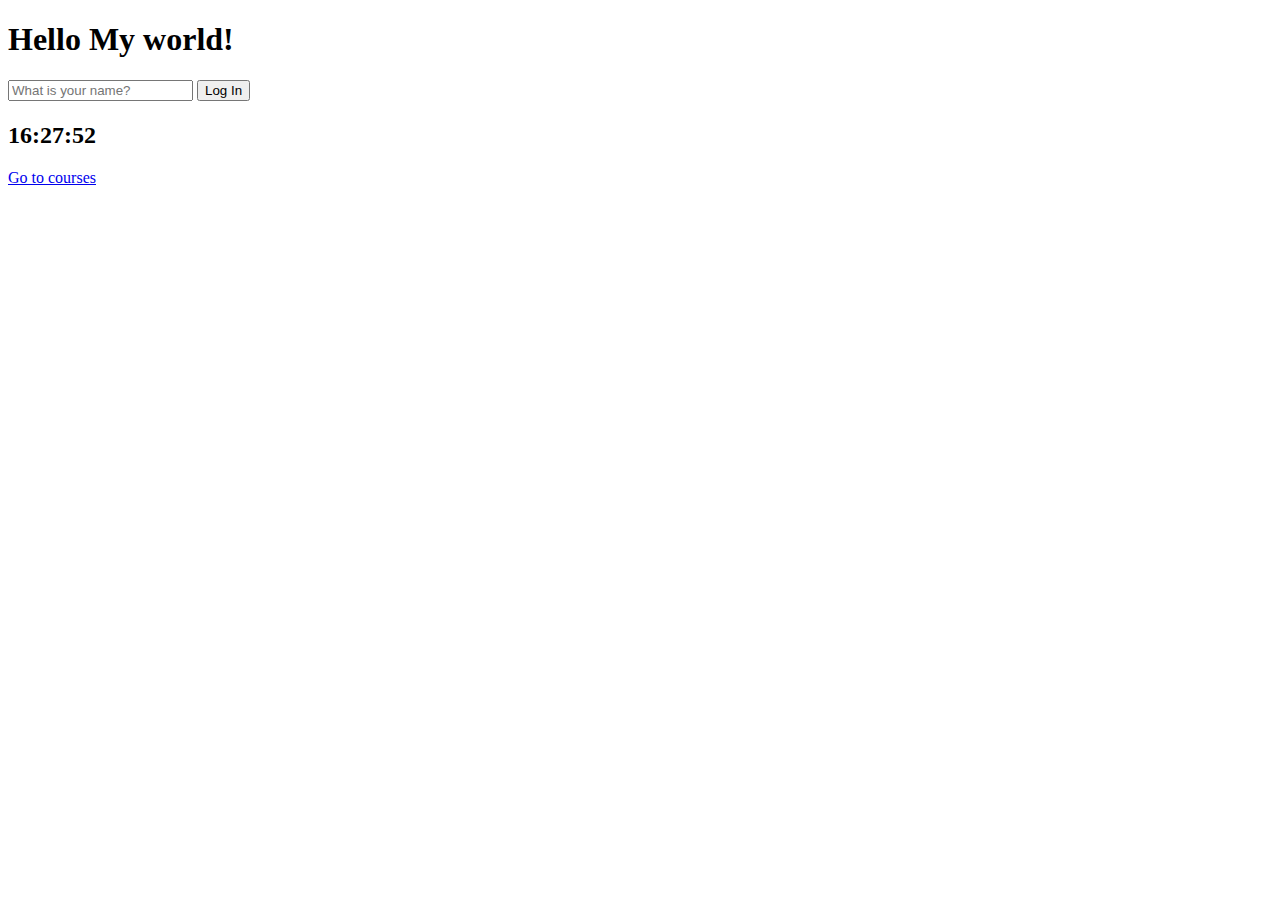
==== momentum/index.html @ 4f759afe "homework1222" ====
<!DOCTYPE html>
<html lang="en">
<head>
    <meta charset="UTF-8">
    <meta http-equiv="X-UA-Compatible" content="IE=edge">
    <meta name="viewport" content="width=device-width, initial-scale=1.0">
    <title>Momentum App</title>
</head>
<body>
    <h1 class = "good" id = "title">Hello My world!</h1>
    <form id = "Login-form" class = "hidden">
        <input required maxlength="15" type = "text" placeholder="What is your name?"/>
        <button>Log In</button>
    </form>
    <h1 id = "greeting" class = "hidden"></h1>
    <h2 id = "clock">00:00</h2>
    <a href = "https://nomadcoders.co">Go to courses</a>
    <script src="js/clock.js"></script>
    <script src="js/greeting.js"></script>
</body>
</html>
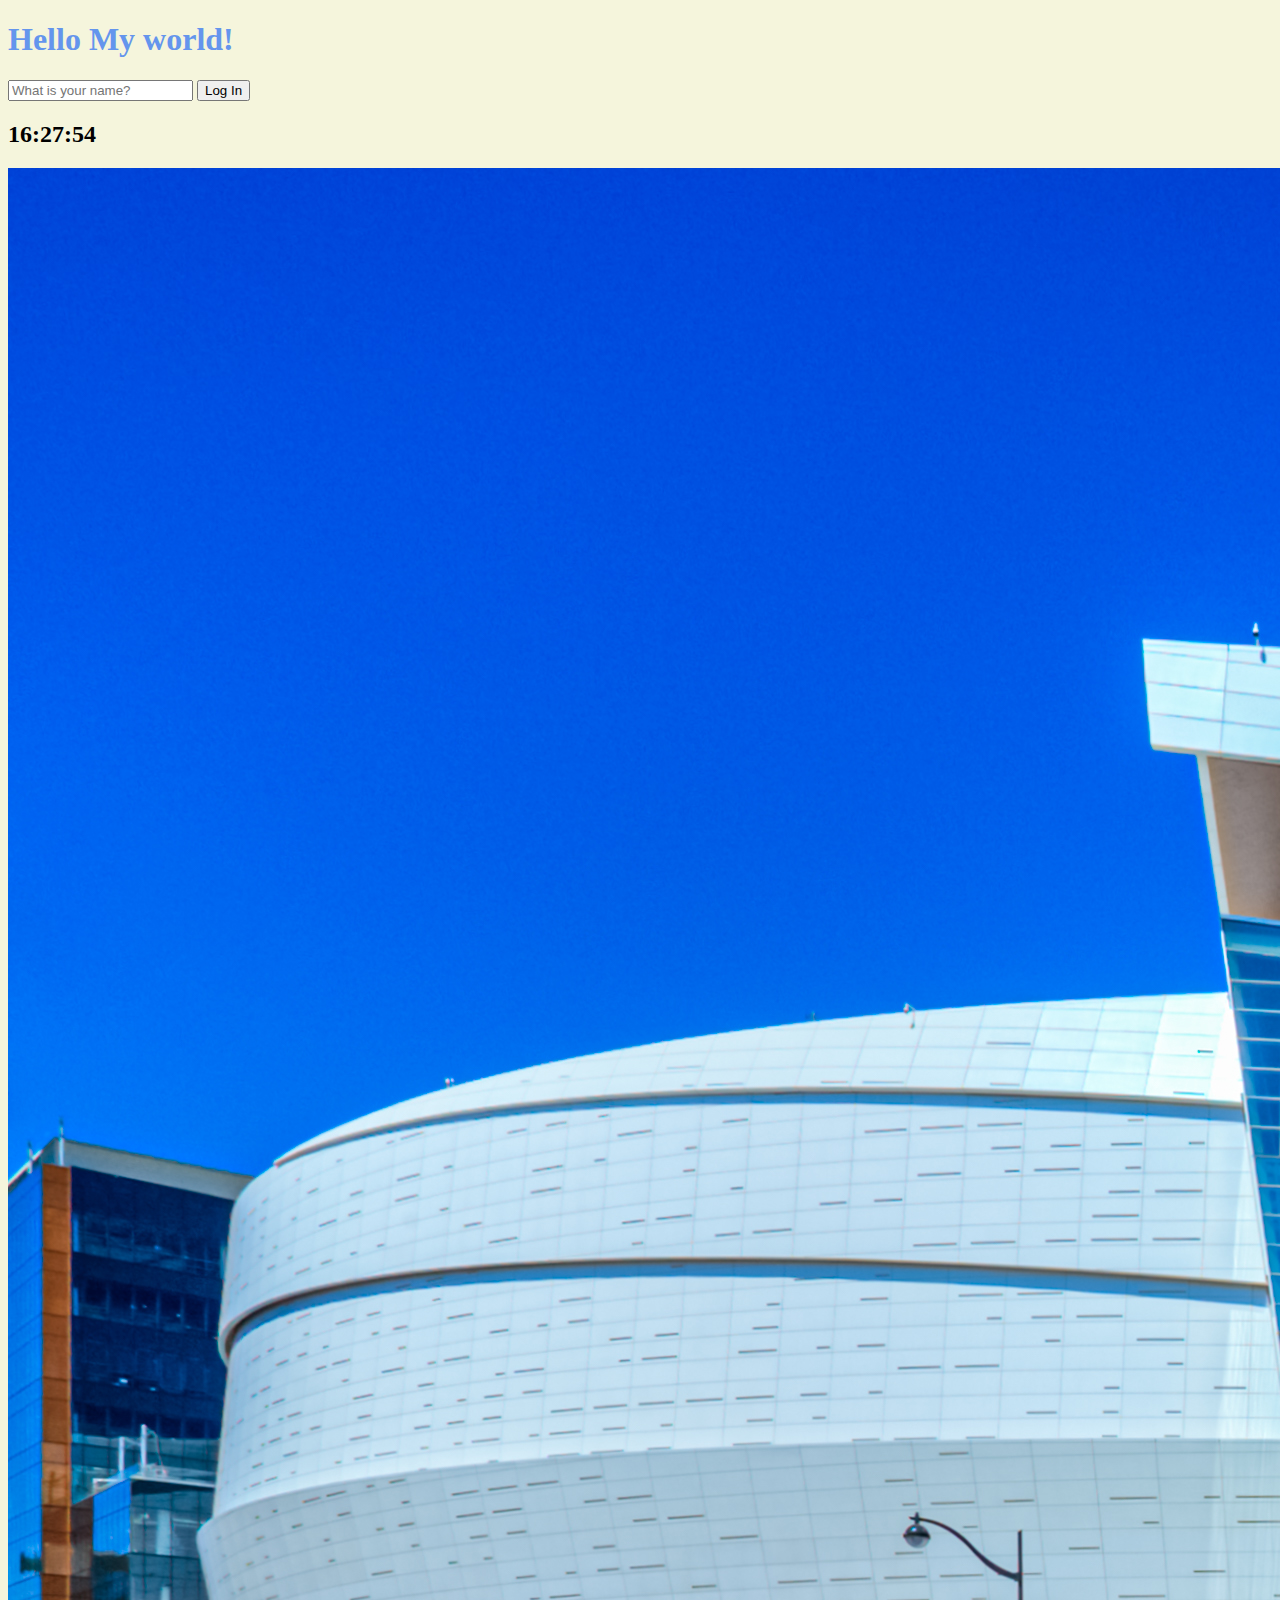
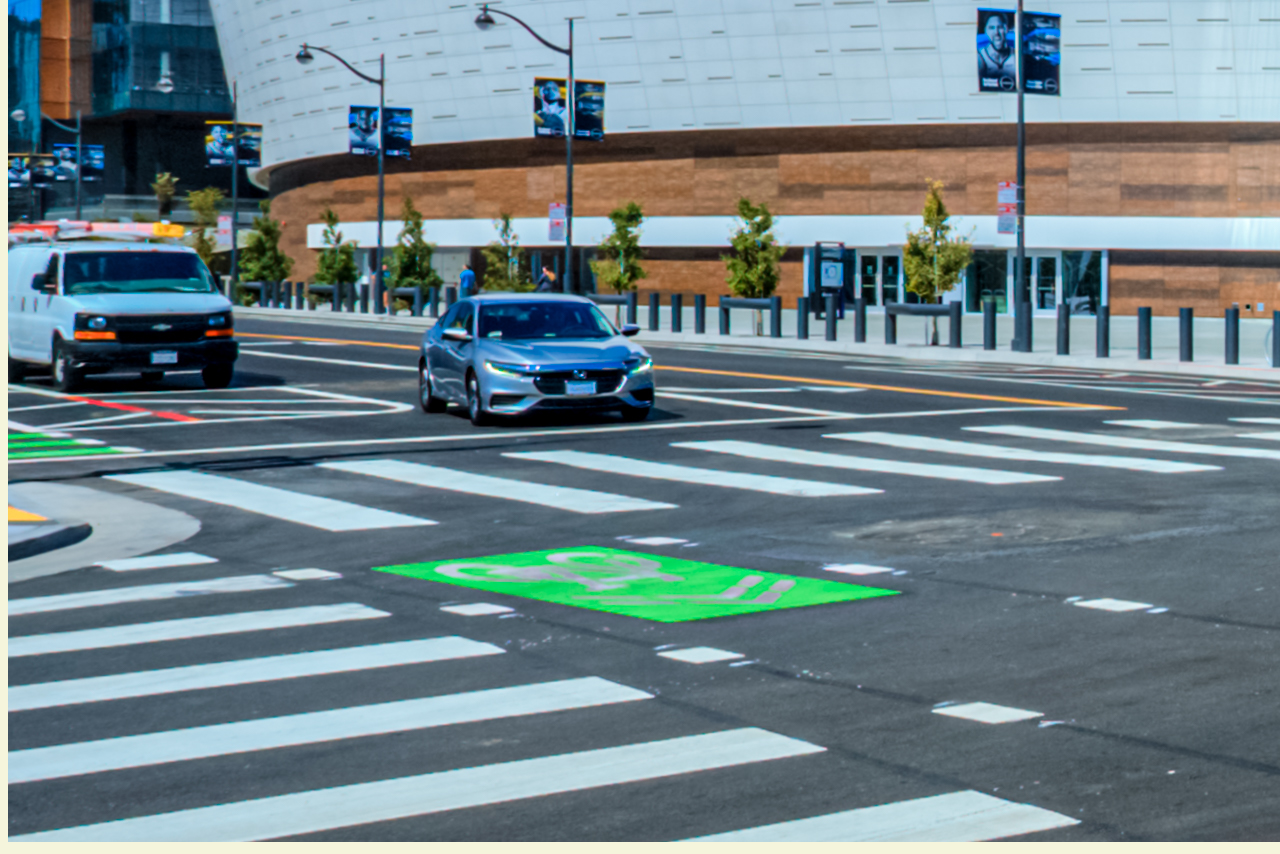
==== commit 8f00f7cd: "homework1223" ====
--- a/momentum/index.html
+++ b/momentum/index.html
@@ -5,6 +5,7 @@
     <meta http-equiv="X-UA-Compatible" content="IE=edge">
     <meta name="viewport" content="width=device-width, initial-scale=1.0">
     <title>Momentum App</title>
+    <link rel="stylesheet" href="css/style.css">
 </head>
 <body>
     <h1 class = "good" id = "title">Hello My world!</h1>
@@ -14,8 +15,13 @@
     </form>
     <h1 id = "greeting" class = "hidden"></h1>
     <h2 id = "clock">00:00</h2>
-    <a href = "https://nomadcoders.co">Go to courses</a>
+    <div id = 'quotes'>
+        <span></span>
+        <span></span>
+    </div>
     <script src="js/clock.js"></script>
     <script src="js/greeting.js"></script>
+    <script src="js/quotes.js"></script>
+    <script src="js/background.js"></script>
 </body>
 </html>--- a/momentum/css/style.css
+++ b/momentum/css/style.css
@@ -0,0 +1,12 @@
+body {
+  background-color: beige;
+}
+
+h1 {
+  color: cornflowerblue;
+  transition: color 0.5s ease-in-out;
+}
+
+.hidden {
+  display: none;
+}
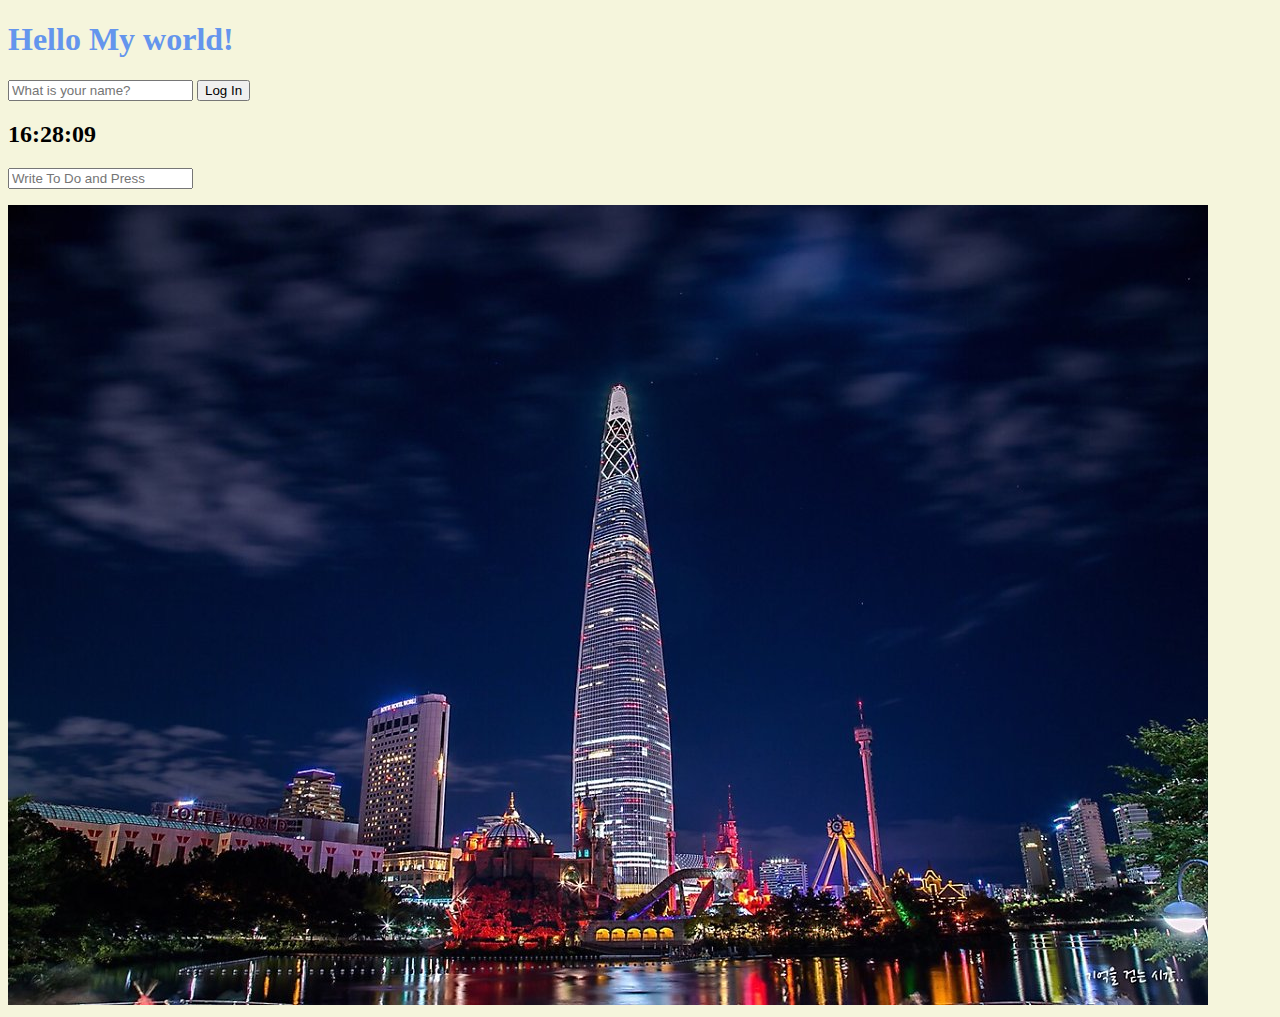
==== commit ced10c90: "learn1225" ====
--- a/momentum/index.html
+++ b/momentum/index.html
@@ -15,6 +15,10 @@
     </form>
     <h1 id = "greeting" class = "hidden"></h1>
     <h2 id = "clock">00:00</h2>
+    <form id = "todo-form">
+        <input required type="text" placeholder="Write To Do and Press"/>
+    </form>
+    <ul id = "todo-list"></ul>
     <div id = 'quotes'>
         <span></span>
         <span></span>
@@ -23,5 +27,6 @@
     <script src="js/greeting.js"></script>
     <script src="js/quotes.js"></script>
     <script src="js/background.js"></script>
+    <script src="js/todo.js"></script>
 </body>
 </html>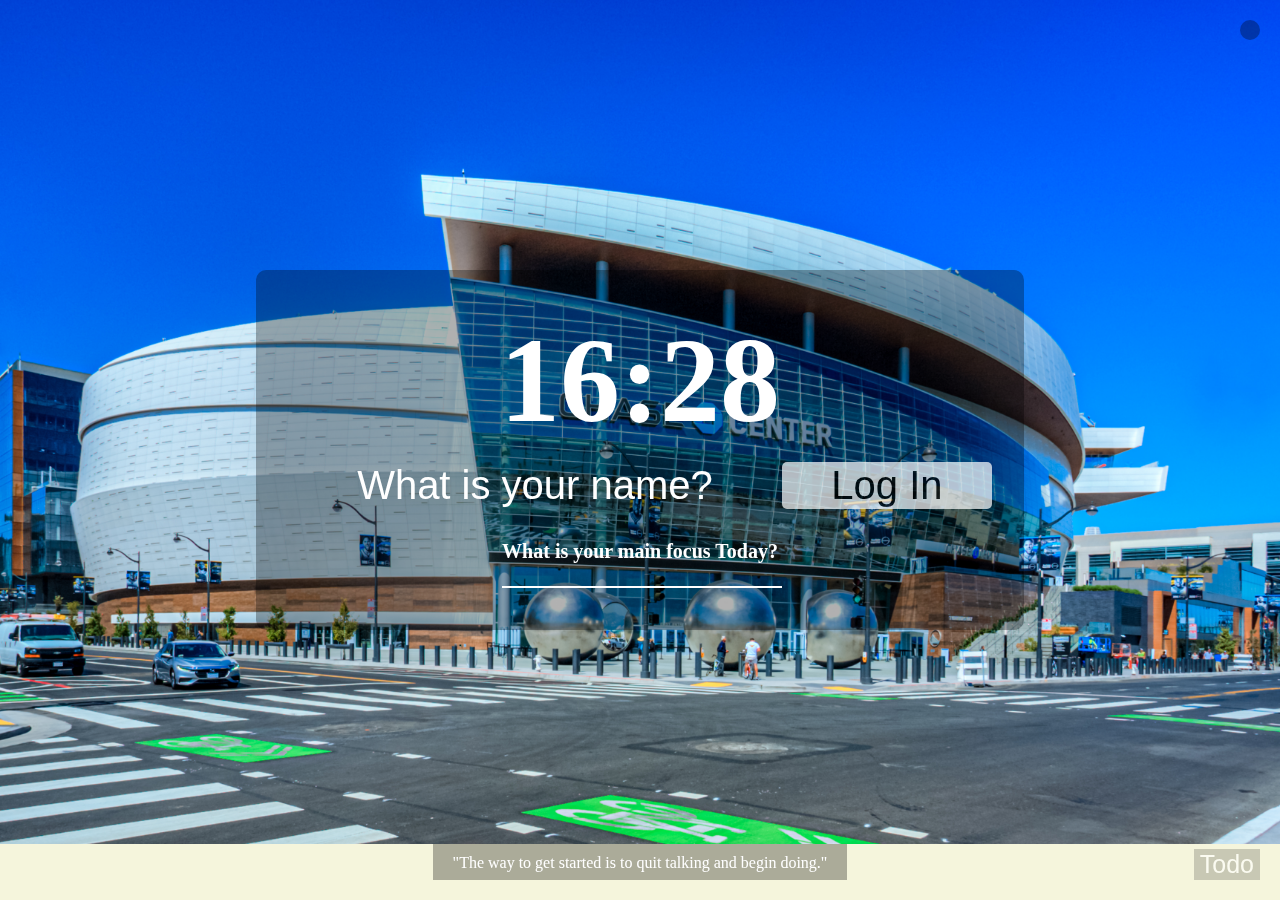
==== commit 7e6cd27c: "finalwork" ====
--- a/momentum/index.html
+++ b/momentum/index.html
@@ -8,18 +8,41 @@
     <link rel="stylesheet" href="css/style.css">
 </head>
 <body>
-    <h1 class = "good" id = "title">Hello My world!</h1>
-    <form id = "Login-form" class = "hidden">
+    <div id = "visible"></div>
+    <h2 id = "clock">00:00</h2>
+    <form  id = "Login-form" class = "Login hidden">
         <input required maxlength="15" type = "text" placeholder="What is your name?"/>
         <button>Log In</button>
     </form>
-    <h1 id = "greeting" class = "hidden"></h1>
-    <h2 id = "clock">00:00</h2>
-    <form id = "todo-form">
-        <input required type="text" placeholder="Write To Do and Press"/>
+    <div id = "greeting-Form" class ="Login hidden">
+        <h1 id = "greeting" class = "hidden"></h1>
+    </div>
+    <form id = "focus-form">
+        <div>What is your main focus Today?</div>
+        <input id = "focus-input" required type = "text">
     </form>
-    <ul id = "todo-list"></ul>
-    <div id = 'quotes'>
+    <div id = "focus-frame" class = "hidden">
+        <span>Today</span>
+        <div id = "focus__text-frame">
+            <span id = "focus-text"></span>
+            <button id = "focus-button">X</button>
+        </div>
+    </div>
+
+    <button id = "todo">Todo</button>
+    <div id = "todo-frame" >
+        <span id = "todo-form__get-start">Add a Todo to get start</span>
+        <div id = "new-Todo">New Todo</div>
+        <form id = "todo-form">
+            <input class = "hidden" required type="text" placeholder="Write To Do and Press"/>
+        </form>
+        <ul id = "todo-list"></ul>
+    </div>
+    <div id = "quotes">
+        <span></span>
+        <span></span>
+    </div>
+    <div id = "weather">
         <span></span>
         <span></span>
     </div>
@@ -28,5 +51,7 @@
     <script src="js/quotes.js"></script>
     <script src="js/background.js"></script>
     <script src="js/todo.js"></script>
+    <script src="js/focus.js"></script>
+    <script src="js/weather.js"></script>
 </body>
 </html>--- a/momentum/css/style.css
+++ b/momentum/css/style.css
@@ -1,12 +1,301 @@
 body {
+  display: flex;
+  flex-direction: column;
+  justify-content: center;
+  align-items: center;
   background-color: beige;
+  margin: 0px;
+  height: 100vh;
+}
+
+#visible {
+  z-index: -1;
+  position: fixed;
+  border-radius: 10px;
+  width: 60%;
+  height: 40%;
+  background-color: rgba(0, 0, 0, 0.3);
+}
+#clock {
+  color: white;
+  font-size: 120px;
+  margin: 0px;
 }
 
 h1 {
-  color: cornflowerblue;
-  transition: color 0.5s ease-in-out;
+  color: white;
+  margin-top: 10px;
+  font-size: 40px;
+}
+
+.Background {
+  position: fixed;
+  top: 0px;
+  margin: 0px;
+  max-width: 100%;
+  height: auto;
+  z-index: -2;
+}
+
+#Login-form {
+  width: 55%;
+}
+
+#Login-form input {
+  font-size: 40px;
+  width: 70%;
+  text-align: center;
+}
+
+#Login-form button {
+  font-size: 40px;
+  width: 30%;
+  background-color: white;
+  opacity: 0.7;
+  border: none;
+  border-radius: 5px;
+}
+
+#quotes {
+  background-color: rgba(0, 0, 0, 0.3);
+  position: fixed;
+  display: flex;
+  justify-content: center;
+  flex-direction: column;
+  align-items: center;
+  bottom: 20px;
+  padding: 0px 20px;
+}
+
+#quotes:hover span:last-child {
+  opacity: 1;
+}
+
+#quotes:hover span:first-child {
+  transform: translateY(0px);
+}
+
+#quotes span {
+  display: block;
+  color: white;
+}
+
+#quotes span:first-child {
+  transform: translateY(10px);
+  transition: transform 0.5s ease-in-out;
+}
+
+#quotes span:last-child {
+  opacity: 0;
+  transition: opacity 0.5s ease-in-out;
+}
+
+input {
+  background-color: rgba(0, 0, 0, 0);
+  color: white;
+  border: none;
+  border-bottom: 1px white;
+  outline: none;
+  font-size: 18px;
+}
+
+input::placeholder {
+  color: white;
+}
+
+.Login {
+  width: 500px;
+  display: flex;
+  justify-content: center;
+  align-items: center;
+  padding-bottom: 20px;
+  height: 70px;
+}
+
+#greeting-Form h1 {
+  margin: 0px;
+}
+
+#todo:hover {
+  opacity: 1;
+}
+
+#todo {
+  position: fixed;
+  right: 20px;
+  bottom: 20px;
+  background-color: rgba(0, 0, 0, 0.3);
+  border: none;
+  color: white;
+  font-size: 25px;
+  opacity: 0.6;
+  transition: opacity 0.2s ease-in-out;
+}
+
+#todo-frame {
+  position: fixed;
+  right: 20px;
+  bottom: 60px;
+  background-color: rgba(255, 255, 255, 0.7);
+  border-radius: 10px;
+  box-shadow: 0px 1px 10px;
+  height: 300px;
+  width: 400px;
+  display: none;
+  justify-content: center;
+  align-items: center;
+  flex-direction: column;
+  padding: 10px 5px;
+  box-sizing: border-box;
+}
+#todo-form {
+  width: 100%;
+  box-sizing: border-box;
+}
+
+#todo-form input {
+  font-size: 18px;
+  color: black;
+  position: absolute;
+  padding: 10px;
+  box-sizing: border-box;
+  bottom: 5px;
+  width: 100%;
+}
+
+#todo-frame ul {
+  position: absolute;
+  width: 100%;
+  height: 80%;
+  padding: 0px 10px;
+  box-sizing: border-box;
+  display: flex;
+  flex-direction: column;
+  justify-content: left;
+  list-style: none;
+  overflow-y: auto;
+  margin: 0px;
+  z-index: -1;
+}
+
+::-webkit-scrollbar {
+  display: none;
+}
+
+li span {
+  font-size: 17px;
+}
+
+#todo-form input::placeholder {
+  color: rgba(0, 0, 0, 0.6);
+  text-align: center;
+}
+
+.todo-form__sizing {
+  height: auto;
+}
+
+#new-Todo:hover {
+  opacity: 1;
+}
+#new-Todo {
+  background-color: rgba(0, 0, 0, 0.6);
+  height: 24px;
+  width: 50%;
+  border-radius: 12px;
+  text-align: center;
+  color: white;
+  margin-top: 10px;
+  opacity: 0.5;
+  transition: opacity 0.2s ease-in-out;
+}
+
+li {
+  display: flex;
+  justify-content: space-between;
+}
+
+li button {
+  background-color: rgba(0, 0, 0, 0.6);
+  display: flex;
+  justify-content: center;
+  align-items: center;
+  color: white;
+  font-size: 10px;
+  border-radius: 50%;
+  border: none;
+  height: 15px;
+  width: 15px;
+}
+
+#focus-form div {
+  font-size: 20px;
+  color: white;
+  font-weight: 600;
+}
+
+#focus-form input {
+  width: 100%;
+  border-bottom: 2px solid white;
+}
+
+#focus-button {
+  background-color: white;
+  display: flex;
+  justify-content: center;
+  align-items: center;
+  color: black;
+  font-size: 15px;
+  font-weight: 600;
+  border-radius: 50%;
+  border: none;
+  height: 20px;
+  width: 20px;
+}
+
+#focus-frame {
+  display: none;
+  width: 15%;
+  justify-content: space-between;
+  align-items: center;
+  flex-direction: column;
+}
+
+#focus-frame span {
+  font-size: 20px;
+  font-weight: 700;
+  color: white;
+}
+
+#focus__text-frame {
+  display: flex;
+  width: 100%;
+  justify-content: space-between;
+  align-items: center;
+}
+
+#focus__text-frame span {
+  font-size: 25px;
+  font-weight: 600;
 }
 
 .hidden {
   display: none;
 }
+
+#weather {
+  position: fixed;
+  background-color: rgba(0, 0, 0, 0.3);
+  padding: 10px;
+  border-radius: 10px;
+  right: 20px;
+  top: 20px;
+  z-index: -1;
+}
+
+#weather span {
+  display: block;
+  color: white;
+  font-size: 18px;
+  font-weight: 600;
+}
